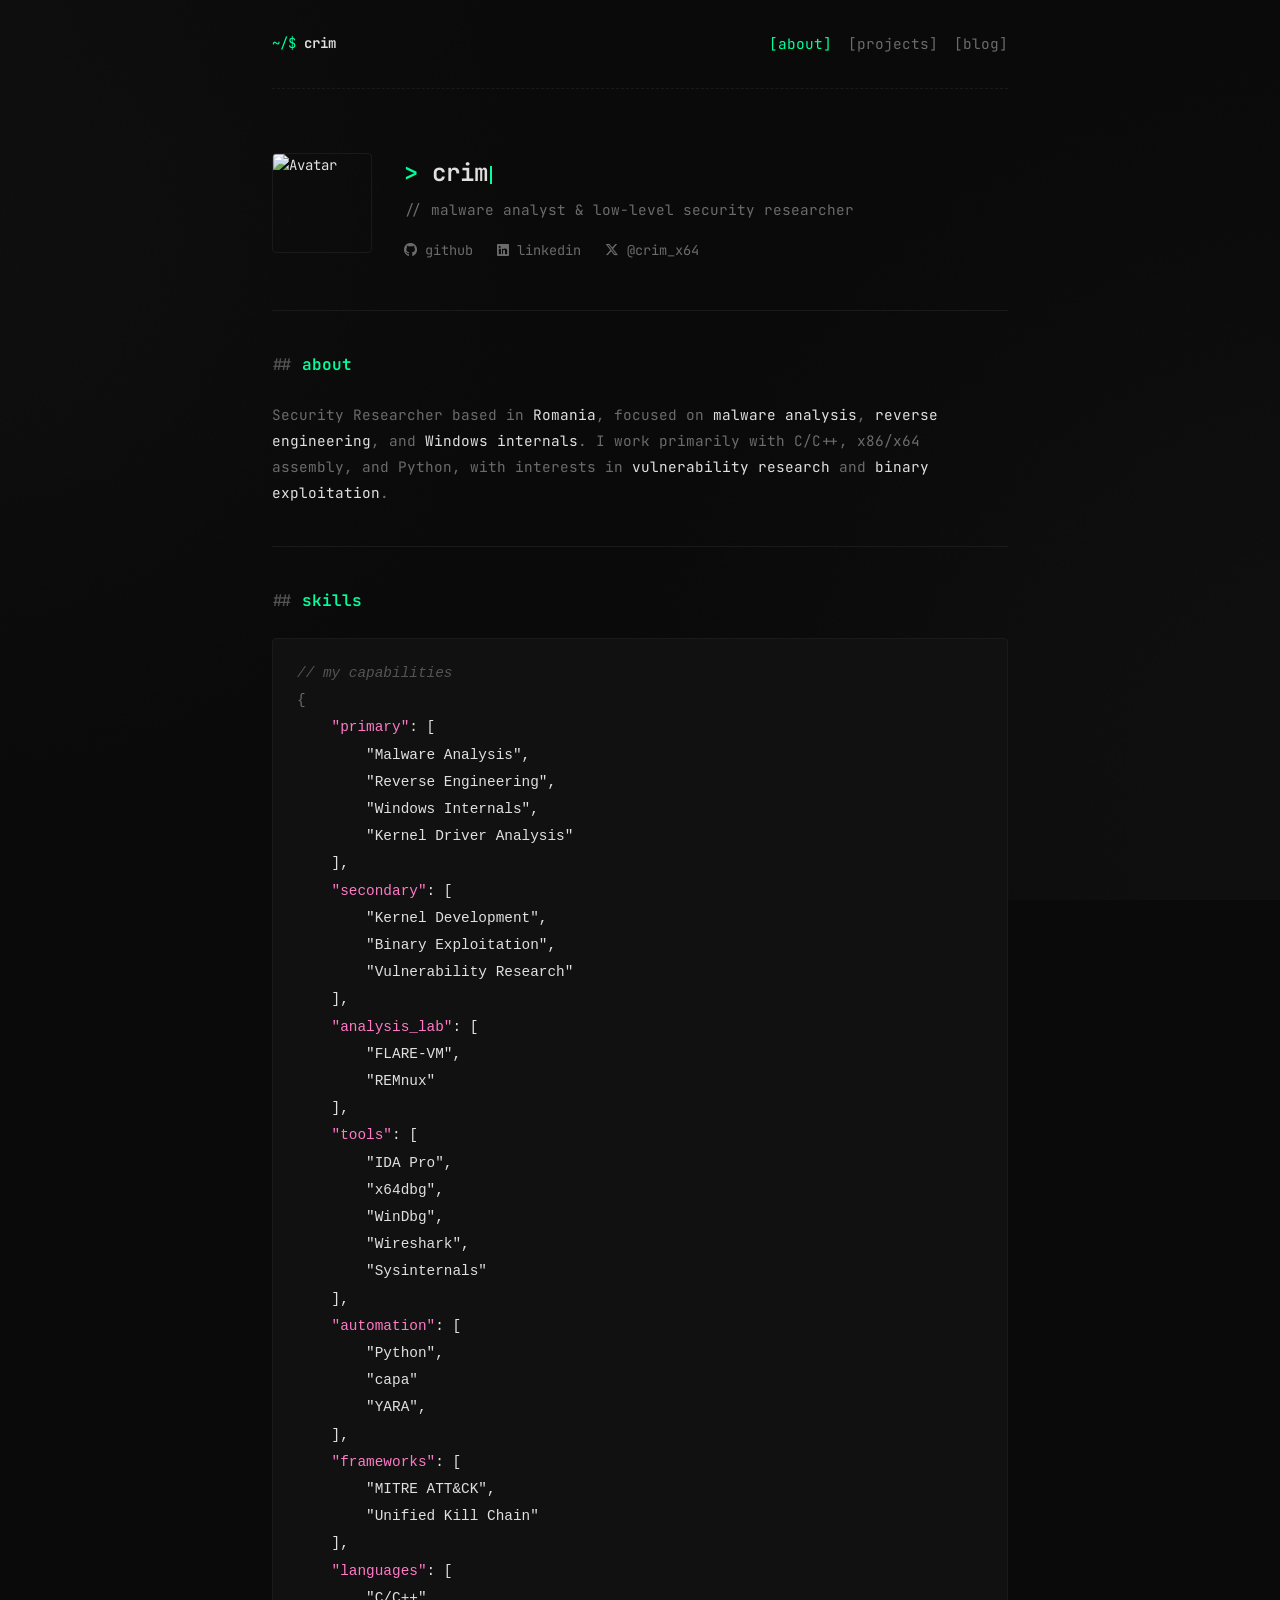
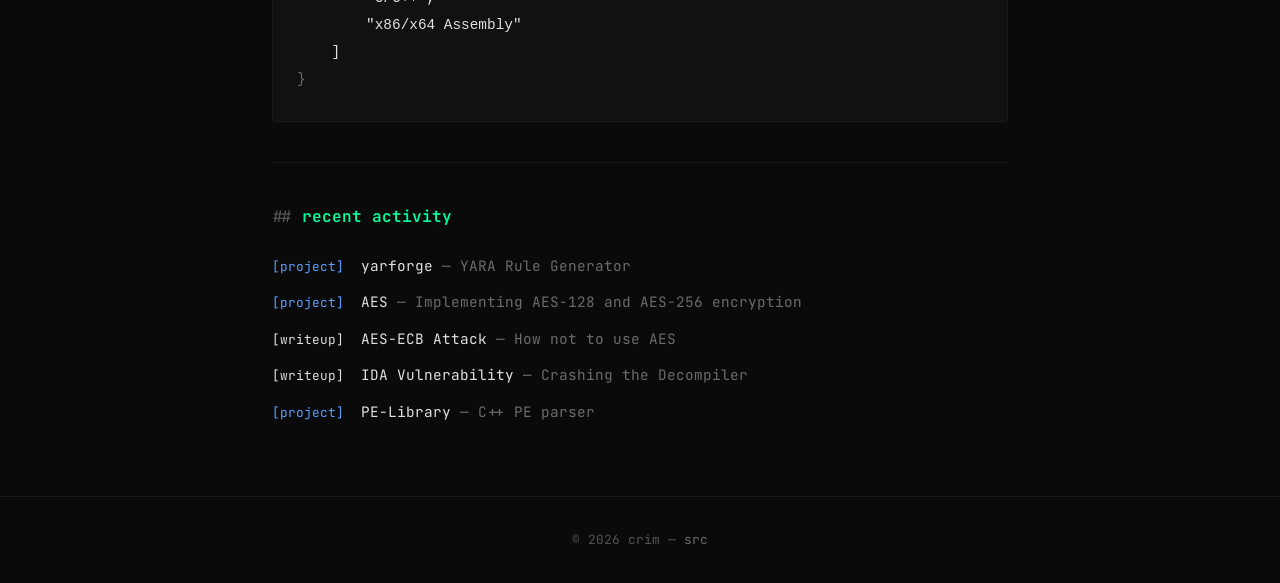
==== index.html @ d0925764 "Add files via upload" ====
<!DOCTYPE html>
<html lang="en">
<head>
    <meta charset="UTF-8">
    <meta name="viewport" content="width=device-width, initial-scale=1.0">

    <meta property="og:title" content="crim" />
    <meta property="og:description" content="Malware analysis, reverse engineering, Windows internals, and vulnerability research." />
    <meta property="og:type" content="website" />
    <meta property="og:url" content="https://crim.blog/" />
    <meta property="og:site_name" content="crim" />
	
    <title>crim</title>
    <link rel="stylesheet" href="https://cdnjs.cloudflare.com/ajax/libs/font-awesome/6.5.1/css/all.min.css">
    <link rel="stylesheet" href="style.css">
</head>
<body>
    <div class="container">
        <nav class="nav">
            <div class="nav-brand">
                <span class="prompt">~/$</span> <a href="/">crim</a>
            </div>
            <div class="nav-links">
                <a href="/" class="active">[about]</a>
                <a href="projects">[projects]</a>
                <a href="blog">[blog]</a>
            </div>
        </nav>

        <header>
            <div class="header-content">
                <img src="https://github.com/coldtrace.png" alt="Avatar" class="avatar">
                <div class="header-text">
                    <h1>crim<span class="cursor"></span></h1>
                    <p class="title">// malware analyst & low-level security researcher</p>
                    <div class="social-links">
                        <a href="https://github.com/coldtrace" target="_blank">
                            <i class="fa-brands fa-github"></i> github
                        </a>
                        <a href="https://www.linkedin.com/in/nicolae-ionut" target="_blank">
                            <i class="fa-brands fa-linkedin"></i> linkedin
                        </a>
                        <a href="https://x.com/crim_x64" target="_blank">
                            <i class="fa-brands fa-x-twitter"></i> @crim_x64
                        </a>
                    </div>
                </div>
            </div>
        </header>

        <section class="about">
            <h2>about</h2>
            <p>
                Security Researcher based in <span class="highlight">Romania</span>, focused on
                <span class="highlight">malware analysis</span>, <span class="highlight">reverse engineering</span>,
                and <span class="highlight">Windows internals</span>. I work primarily with C/C++,
                x86/x64 assembly, and Python, with interests in
                <span class="highlight">vulnerability research</span> and <span class="highlight">binary exploitation</span>.
            </p>
        </section>

        <section class="skills">
            <h2>skills</h2>
            <div class="skills-block">
                <div class="line comment">// my capabilities</div>
                <div class="line"><span class="bracket">{</span></div>

                <div class="line">    <span class="key">"primary"</span>: [</div>
                <div class="line">        <span class="string">"Malware Analysis"</span>,</div>
                <div class="line">        <span class="string">"Reverse Engineering"</span>,</div>
                <div class="line">        <span class="string">"Windows Internals"</span>,</div>
                <div class="line">        <span class="string">"Kernel Driver Analysis"</span></div>
                <div class="line">    ],</div>

                <div class="line">    <span class="key">"secondary"</span>: [</div>
                <div class="line">        <span class="string">"Kernel Development"</span>,</div>
                <div class="line">        <span class="string">"Binary Exploitation"</span>,</div>
                <div class="line">        <span class="string">"Vulnerability Research"</span></div>
                <div class="line">    ],</div>

                <div class="line">    <span class="key">"analysis_lab"</span>: [</div>
                <div class="line">        <span class="string">"FLARE-VM"</span>,</div>
                <div class="line">        <span class="string">"REMnux"</span></div>
                <div class="line">    ],</div>

                <div class="line">    <span class="key">"tools"</span>: [</div>
                <div class="line">        <span class="string">"IDA Pro"</span>,</div>
                <div class="line">        <span class="string">"x64dbg"</span>,</div>
                <div class="line">        <span class="string">"WinDbg"</span>,</div>
                <div class="line">        <span class="string">"Wireshark"</span>,</div>
                <div class="line">        <span class="string">"Sysinternals"</span></div>
                <div class="line">    ],</div>

                <div class="line">    <span class="key">"automation"</span>: [</div>
                <div class="line">        <span class="string">"Python"</span>,</div>
                <div class="line">        <span class="string">"capa"</span></div>
                <div class="line">        <span class="string">"YARA"</span>,</div>
                <div class="line">    ],</div>

                <div class="line">    <span class="key">"frameworks"</span>: [</div>
                <div class="line">        <span class="string">"MITRE ATT&CK"</span>,</div>
                <div class="line">        <span class="string">"Unified Kill Chain"</span></div>
                <div class="line">    ],</div>

                <div class="line">    <span class="key">"languages"</span>: [</div>
                <div class="line">        <span class="string">"C/C++"</span>,</div>
                <div class="line">        <span class="string">"x86/x64 Assembly"</span></div>
                <div class="line">    ]</div>

                <div class="line"><span class="bracket">}</span></div>
            </div>
        </section>

        <section class="recent">
            <h2>recent activity</h2>
            <div class="activity-list">

                <div class="activity-item">
                    <span class="activity-type project">[project]</span>
                    <a href="projects#YarForge">yarforge</a>
                    <span class="activity-desc">— YARA Rule Generator</span>
                </div>

                <div class="activity-item">
                    <span class="activity-type project">[project]</span>
                    <a href="projects#aes">AES</a>
                    <span class="activity-desc">— Implementing AES-128 and AES-256 encryption</span>
                </div>

                <div class="activity-item">
                    <span class="activity-type writeup">[writeup]</span>
                    <a href="posts/ecb-attack">AES-ECB Attack</a>
                    <span class="activity-desc">— How not to use AES</span>
                </div>

                <div class="activity-item">
                    <span class="activity-type writeup">[writeup]</span>
                    <a href="posts/ida-vuln">IDA Vulnerability</a>
                    <span class="activity-desc">— Crashing the Decompiler</span>
                </div>

                <div class="activity-item">
                    <span class="activity-type project">[project]</span>
                    <a href="projects#pe-library">PE-Library</a>
                    <span class="activity-desc">— C++ PE parser</span>
                </div>
            </div>
        </section>
        
    </div>

    <footer>
        <p>© 2026 crim — <a href="https://github.com/coldtrace/coldtrace.github.io">src</a></p>
    </footer>
</body>
</html>
---- style.css ----
@import url('https://fonts.googleapis.com/css2?family=JetBrains+Mono:wght@400;500;600;700&display=swap');

:root {
    --primary: #00ff9d;
    --primary-dim: #00cc7d;
    --bg: #0a0a0a;
    --bg-secondary: #111111;
    --bg-tertiary: #161616;
    --text-primary: #e0e0e0;
    --text-secondary: #6b6b6b;
    --border: #1a1a1a;
    --border-light: #252525;
    --accent: #00ff9d;
    --comment: #545454;
    --blue: #5c9fff;
    --pink: #ff79c6;
    --yellow: #f1fa8c;
    --orange: #ffb86c;
    --red: #ff5555;
}

* {
    margin: 0;
    padding: 0;
    box-sizing: border-box;
}

::selection {
    background: var(--primary);
    color: var(--bg);
}

body {
    font-family: 'JetBrains Mono', monospace;
    
    background-color: #0a0a0a;                   
    background-image: url('bg-overlay.png'); 
    
    background-size:     cover;        
    background-position: center;     
    background-repeat:   no-repeat;
    background-attachment: fixed;        
    
    color: var(--text-primary);
    line-height: 1.7;
    min-height: 100vh;
    display: flex;
    flex-direction: column;
    font-size: 14px;
}

.container {
    max-width: 800px;
    margin: 0 auto;
    padding: 2rem;
    flex: 1;
}

/* Navigation */
.nav {
    display: flex;
    justify-content: space-between;
    align-items: center;
    padding-bottom: 2rem;
    border-bottom: 1px dashed var(--border);
    margin-bottom: 2rem;
}

.nav-brand a {
    color: var(--text-primary);
    text-decoration: none;
    font-weight: 600;
}

.nav-brand a:hover {
    color: var(--primary);
}

.nav-brand .prompt {
    color: var(--primary);
}

.nav-links {
    display: flex;
    gap: 1rem;
}

.nav-links a {
    color: var(--text-secondary);
    text-decoration: none;
    font-size: 0.9rem;
    transition: color 0.2s;
}

.nav-links a:hover,
.nav-links a.active {
    color: var(--primary);
}

/* Header */
header {
    padding: 2rem 0 3rem;
    border-bottom: 1px solid var(--border);
}

.header-content {
    display: flex;
    align-items: flex-start;
    gap: 2rem;
}

.avatar {
    width: 100px;
    height: 100px;
    border-radius: 4px;
    object-fit: cover;
    border: 1px solid var(--border);
    filter: grayscale(30%);
}

.header-text {
    flex: 1;
}

header h1 {
    font-size: 1.5rem;
    font-weight: 600;
    margin-bottom: 0.25rem;
    color: var(--text-primary);
}

header h1::before {
    content: '> ';
    color: var(--primary);
}

header .title {
    font-size: 0.9rem;
    color: var(--text-secondary);
    margin-bottom: 1rem;
}

.social-links {
    display: flex;
    gap: 1.5rem;
    flex-wrap: wrap;
    margin-top: 1rem;
}

.social-links a {
    display: inline-flex;
    align-items: center;
    gap: 0.5rem;
    color: var(--text-secondary);
    text-decoration: none;
    font-size: 0.85rem;
    transition: color 0.2s ease;
}

.social-links a:hover {
    color: var(--primary);
}

/* Sections */
section {
    padding: 2.5rem 0;
    border-bottom: 1px solid var(--border);
}

section:last-of-type {
    border-bottom: none;
}

section h2 {
    font-size: 1rem;
    font-weight: 600;
    margin-bottom: 1.5rem;
    color: var(--primary);
    text-transform: lowercase;
}

section h2::before {
    content: '## ';
    color: var(--comment);
}

/* About */
.about p {
    color: var(--text-secondary);
    font-size: 0.9rem;
    line-height: 1.8;
}

.highlight {
    color: var(--text-primary);
}

.skills-block {
    background: var(--bg-secondary);
    border: 1px solid var(--border);
    border-radius: 4px;
    padding: 1.5rem;
    font-size: 0.9rem;
    font-family: 'Consolas', 'Monaco', 'Courier New', monospace;
    overflow-x: auto;
    line-height: 1.5;
}

.skills-block .line {
    margin-bottom: 0.35rem;
    white-space: pre;          
}

.skills-block .key {
    color: var(--pink);
}

.skills-block .string {
    color: var(--green) !important;
}

.skills-block .bracket {
    color: var(--text-secondary);
}

.skills-block .comment {
    color: var(--comment);
    font-style: italic;
}

/* Recent activity */
.activity-list {
    display: flex;
    flex-direction: column;
    gap: 0.75rem;
}

.activity-item {
    font-size: 0.9rem;
}

.activity-type {
    font-size: 0.8rem;
    margin-right: 0.5rem;
}

.activity-type.project {
    color: var(--blue);
}

.activity-type.post {
    color: var(--orange);
}

.activity-item a {
    color: var(--text-primary);
    text-decoration: none;
}

.activity-item a:hover {
    color: var(--primary);
    text-decoration: underline;
}

.activity-desc {
    color: var(--text-secondary);
}

/* Page header (for projects/posts pages) */
.page-header {
    padding: 2rem 0;
    border-bottom: 1px solid var(--border);
    margin-bottom: 2rem;
}

.page-header h1 {
    font-size: 1.5rem;
    font-weight: 600;
    color: var(--text-primary);
}

.page-header h1::before {
    content: '> ';
    color: var(--primary);
}

.page-header p {
    color: var(--text-secondary);
    font-size: 0.9rem;
    margin-top: 0.5rem;
}

/* Project cards */
.projects-list {
    display: flex;
    flex-direction: column;
    gap: 1.5rem;
}

.project-card {
    background: var(--bg-secondary);
    border: 1px solid var(--border);
    border-radius: 4px;
    padding: 1rem;
    transition: border-color 0.2s;
}

.project-card:hover {
    border-color: var(--border-light);
}

.project-card h3 {
    font-size: 1rem;
    font-weight: 600;
    margin-bottom: 0.5rem;
    padding-left: 1rem;
}

.project-card h3 a {
    color: var(--text-primary);
    text-decoration: none;
}

.project-card h3 a:hover {
    color: var(--primary);
}

.project-card p {
    color: var(--text-secondary);
    font-size: 0.85rem;
    margin-bottom: 1rem;
    padding-left: 1rem;
}

.project-tags {
    padding-left: 1rem;
    display: flex;
    gap: 0.75rem;
    flex-wrap: wrap;
}

.project-tags span {
    color: var(--comment);
    font-size: 0.8rem;
}

.project-tags span::before {
    content: '#';
    color: var(--primary-dim);
}

.project-links {
    padding-left: 1rem;
    margin-top: 1rem;
    display: flex;
    gap: 1rem;
}

.project-links a {
    color: var(--blue);
    text-decoration: none;
    font-size: 0.85rem;
}

.project-links a:hover {
    text-decoration: underline;
}

.project-links a::before {
    content: '→ ';
}

/* post list */
.post-list {
    display: flex;
    flex-direction: column;
    gap: 1rem;
}

.post-item {
    display: flex;
    align-items: baseline;
    gap: 1rem;
    padding: 1rem;
    background: var(--bg-secondary);
    border: 1px solid var(--border);
    border-radius: 4px;
    transition: border-color 0.2s;
}

.post-item:hover {
    border-color: var(--border-light);
}

.post-info {
    flex: 1;
}

.post-info h3 {
    font-size: 0.95rem;
    font-weight: 500;
    margin-bottom: 0.25rem;
}

.post-info h3 a {
    color: var(--text-primary);
    text-decoration: none;
}

.post-info h3 a:hover {
    color: var(--primary);
}

.post-info p {
    color: var(--text-secondary);
    font-size: 0.8rem;
}

.post-tags {
    display: flex;
    gap: 0.5rem;
}

.post-tags span {
    font-size: 0.75rem;
    padding: 0.2rem 0.5rem;
    background: var(--bg-tertiary);
    border-radius: 3px;
    color: var(--text-secondary);
}

.post-tags span.tag-re {
    color: var(--pink);
}

.post-tags span.tag-pwn {
    color: var(--red);
}

.post-tags span.tag-malware {
    color: var(--orange);
}

.post-tags span.tag-cryptography {
    color: var(--yellow);
}

.post-tags span.tag-windows {
    color: var(--blue);
}

.post-tags span.tag-python {
    color: rgb(3, 141, 184);
}

/* post article page */
.post-article {
    padding: 2rem 0;
}

.post-header {
    margin-bottom: 2rem;
    padding-bottom: 2rem;
    border-bottom: 1px dashed var(--border);
}

.post-header h1 {
    font-size: 1.5rem;
    font-weight: 600;
    margin-bottom: 0.5rem;
    color: var(--text-primary);
}

.post-meta {
    display: flex;
    flex-direction: column;
    gap: 0.05rem;
    font-size: 0.75rem;
    color: var(--text-secondary);
}

.post-date,
.read-duration {
    display: flex;
    color: var(--comment);
    font-size: 0.8rem;
    align-items: center;
    white-space: nowrap;
    gap: 0.3rem;
}

.post-content {
    color: var(--text-secondary);
    font-size: 0.9rem;
    line-height: 1.9;
}

.post-content h2 {
    color: var(--text-primary);
    font-size: 1.1rem;
    margin: 2rem 0 1rem;
}

.post-content h2::before {
    content: '## ';
    color: var(--primary);
}

.post-content h3 {
    color: var(--text-primary);
    font-size: 1rem;
    margin: 1.5rem 0 0.75rem;
}

.post-content h3::before {
    content: '### ';
    color: var(--comment);
}

.post-content p {
    margin-bottom: 1rem;
}

.post-content a {
    color: var(--blue);
}

.post-content code {
    background: var(--bg-secondary);
    padding: 0.2rem 0.4rem;
    border-radius: 3px;
    font-size: 0.85em;
    color: var(--pink);
}

.post-content pre {
    background: var(--bg-secondary);
    border: 1px solid var(--border);
    border-radius: 4px;
    padding: 1rem;
    overflow-x: auto;
    margin: 1rem 0;
}

.post-content pre code {
    background: none;
    padding: 0;
    color: var(--text-primary);
}

.post-content ul, 
.post-content ol {
    margin: 1rem 0;
    padding-left: 1.5rem;
}

.post-content li {
    margin-bottom: 0.5rem;
}

/* Empty state */
.empty-state {
    text-align: center;
    padding: 4rem 2rem;
    color: var(--text-secondary);
}

.empty-state p {
    font-size: 0.9rem;
}

/* Cursor blink */
.cursor {
    display: inline-block;
    width: 2px;
    height: 18px;
    background: var(--primary);
    animation: blink 1s step-end infinite;
    vertical-align: middle;
    margin-left: 2px;
}

@keyframes blink {
    0%, 100% { opacity: 1; }
    50% { opacity: 0; }
}

/* Footer */
footer {
    padding: 2rem;
    color: var(--comment);
    font-size: 0.8rem;
    border-top: 1px solid var(--border);
    text-align: center;
}

footer a {
    color: var(--text-secondary);
    text-decoration: none;
}

footer a:hover {
    color: var(--primary);
}

/* Responsive */
@media (max-width: 600px) {
    .nav {
        flex-direction: column;
        gap: 1rem;
        text-align: center;
    }
    
    .header-content {
        flex-direction: column;
        align-items: center;
        text-align: center;
    }
    
    .social-links {
        justify-content: center;
    }
    
    .project-card h3::before {
        content: '> ';
    }
    
    .project-card p,
    .project-tags,
    .project-links {
        padding-left: 1rem;
    }
    
    .post-item {
        flex-direction: column;
        gap: 0.5rem;
    }
}

/* Syntax Highlighting Overrides */
pre[class*="language-"],
code[class*="language-"] {
    font-family: 'JetBrains Mono', monospace;
    font-size: 0.85rem;
    background:  var(--bg-secondary) !important;
}

.post-content pre[class*="language-"] {
    background: var(--bg-secondary) !important;
    border: 1px solid var(--border);
    border-radius: 4px;
    padding: 1rem;
    margin: 1rem 0;
}

/* Token colors to match your theme */
.token.comment,
.token.prolog,
.token.doctype,
.token.cdata {
    color: var(--comment);
}

.token.keyword,
.token.instruction {
    color: var(--pink);
}

.token.string {
    color: var(--yellow);
}

.token.function,
.token.label {
    color: var(--blue);
}

.token.number,
.token.hexcode {
    color: var(--orange);
}

.token.register {
    color: var(--primary);
}

.token.operator {
    color: var(--text-primary);
}
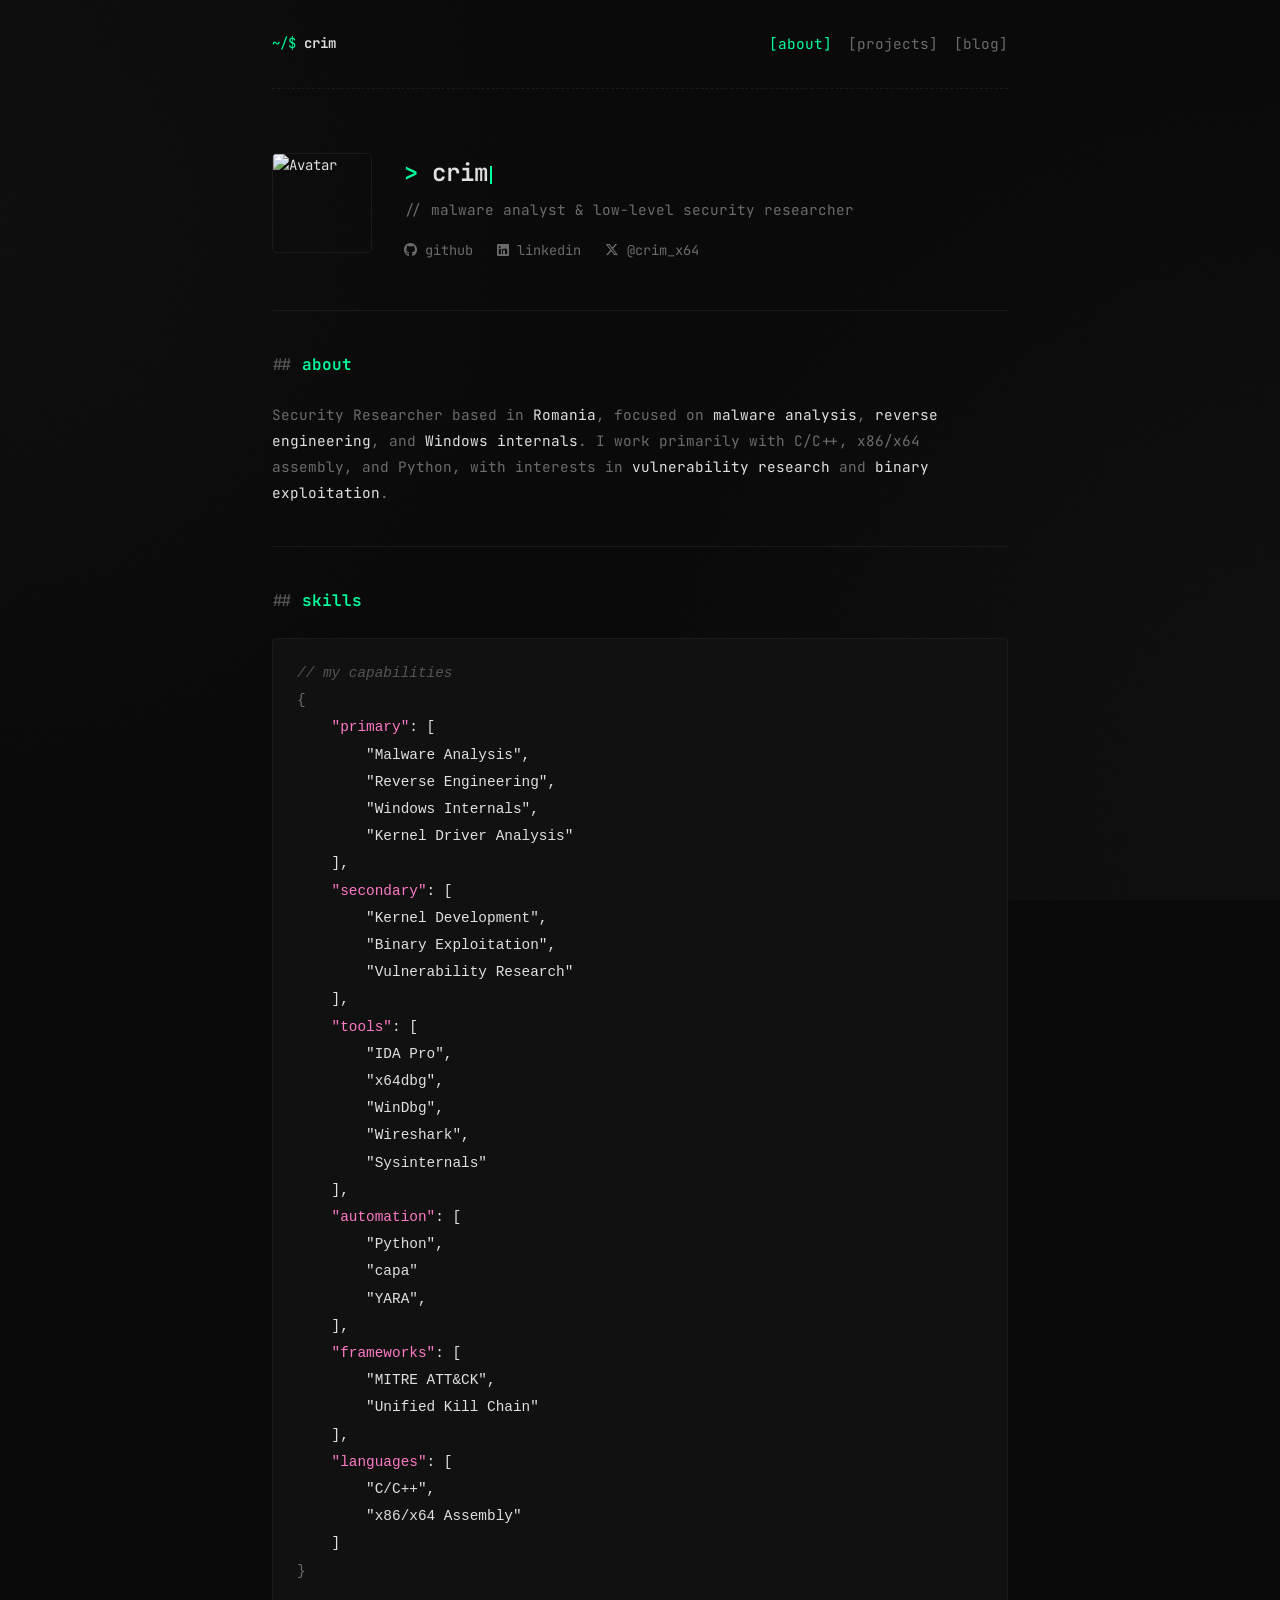
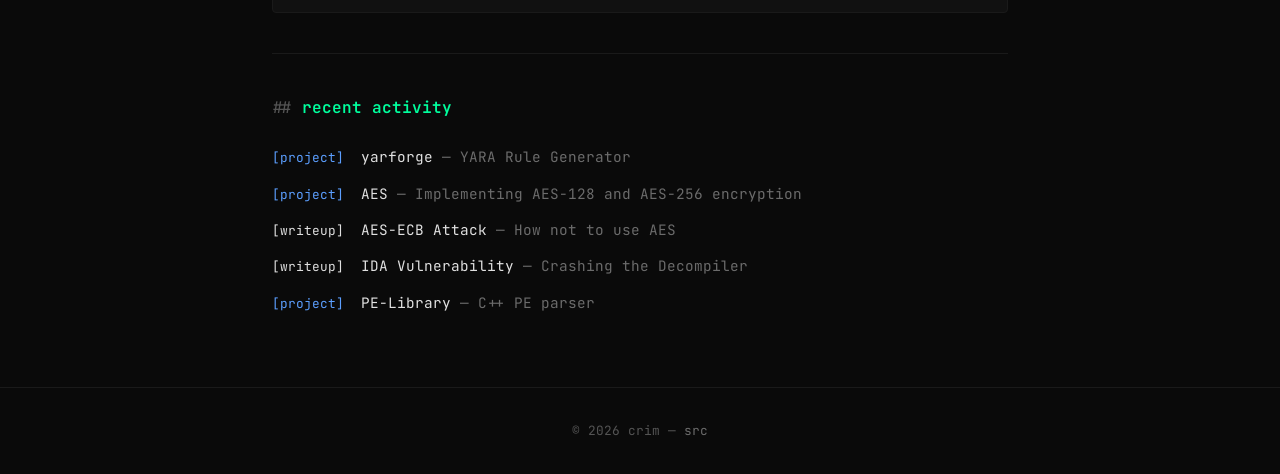
==== commit 37bfdb82: "Remove analysis lab tools from index.html Removed analysis lab tools from the list." ====
--- a/index.html
+++ b/index.html
@@ -78,11 +78,6 @@
                 <div class="line">        <span class="string">"Vulnerability Research"</span></div>
                 <div class="line">    ],</div>
 
-                <div class="line">    <span class="key">"analysis_lab"</span>: [</div>
-                <div class="line">        <span class="string">"FLARE-VM"</span>,</div>
-                <div class="line">        <span class="string">"REMnux"</span></div>
-                <div class="line">    ],</div>
-
                 <div class="line">    <span class="key">"tools"</span>: [</div>
                 <div class="line">        <span class="string">"IDA Pro"</span>,</div>
                 <div class="line">        <span class="string">"x64dbg"</span>,</div>
